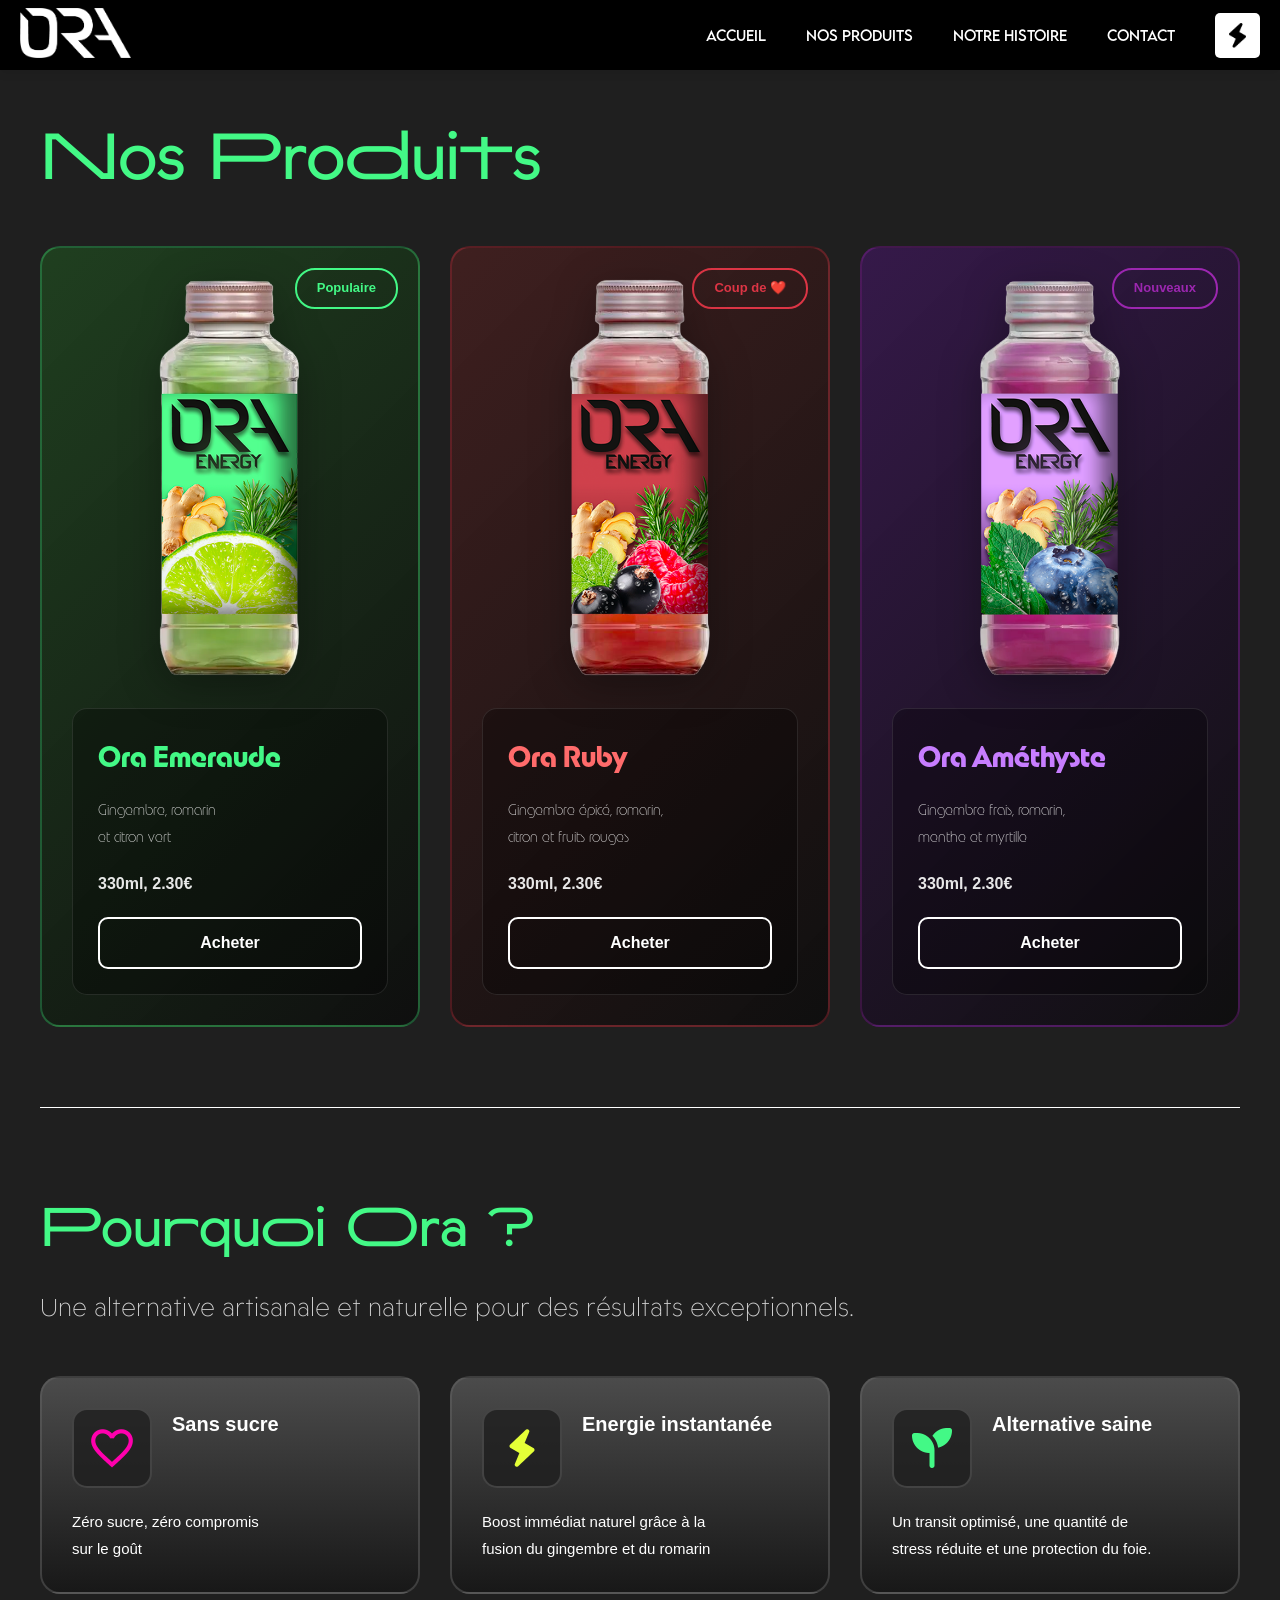
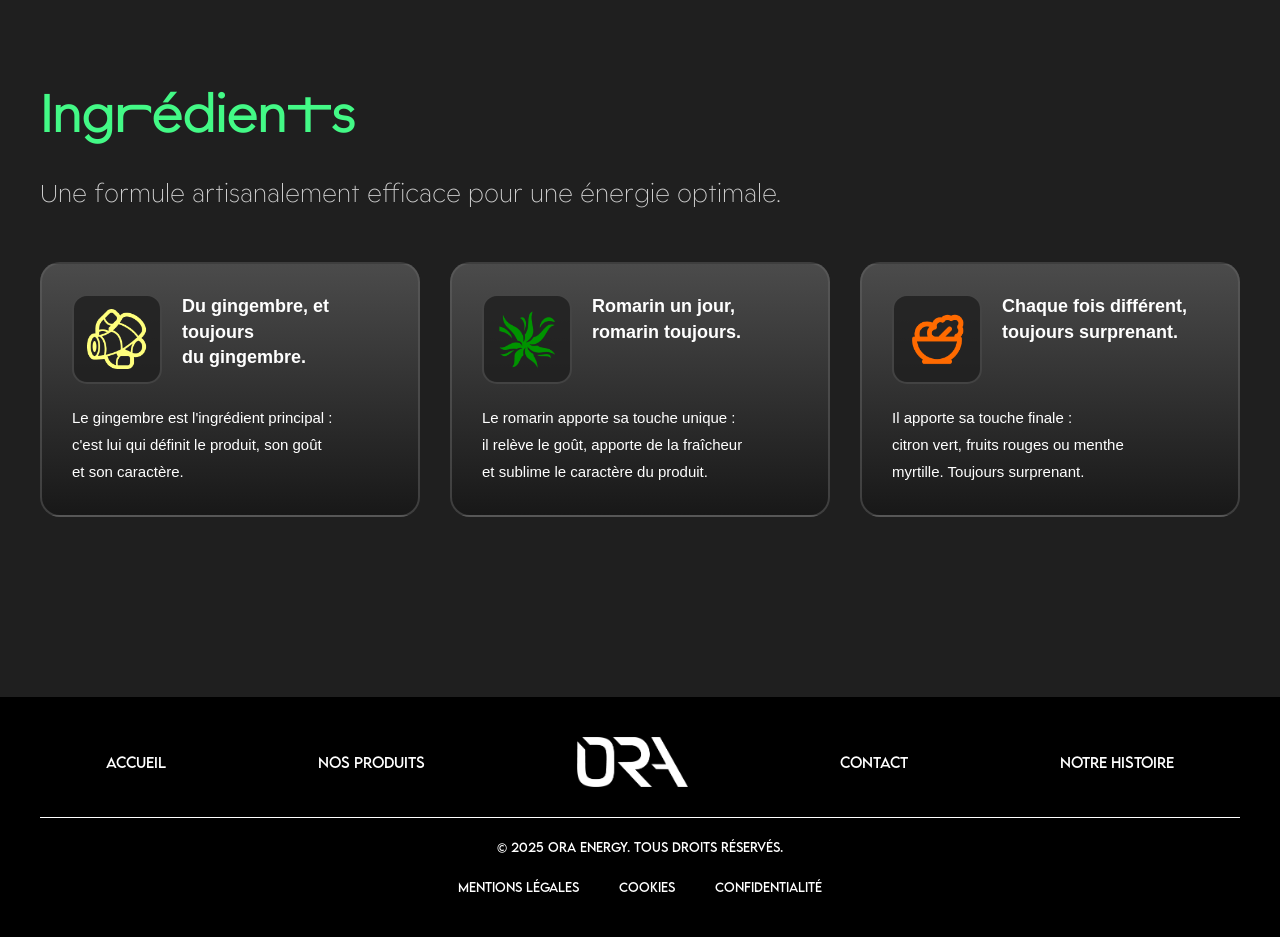
==== produits.html @ 1886937f "OraEnergy" ====
<!DOCTYPE html>
<html lang="fr">

<head>
    <meta charset="UTF-8">
    <meta name="viewport" content="width=device-width, initial-scale=1.0">
    <link rel="stylesheet" href="produits.css">
    <title>Ora Energy - Nos Produits</title>
</head>

<body>
    <div class="scroll-progress"></div>
    <header>
        <a href="index.html" ><img class="logoblanc" src="RESSOURCES/LOGO-blanc.png" alt="LOGO-blanc"></a>

        <input type="checkbox" id="menu-toggle">
        <label for="menu-toggle" class="burger">
            <span class="burger-line"></span>
            <span class="burger-line"></span>
            <span class="burger-line"></span>
        </label>

        <nav class="navbar">
            <ul class="navmenu">
                <li><a href="index.html" class="navlink">Accueil</a></li>
                <li><a href="produits.html" class="navlink">Nos Produits</a></li>
                <li><a href="histoire.html" class="navlink">Notre Histoire</a></li>
                <li><a href="contact.html" class="navlink">Contact</a></li>
            </ul>
            <div class="icon-box">
                <img src="RESSOURCES/flash.png" alt="icone">
            </div>
        </nav>
    </header>

    <!-- MAIN CONTENT -->
    <main>
        <h1 class="page-title">Nos Produits</h1>

        <div class="products-grid">
            <!-- PRODUIT 1 - ORA EMERAUDE -->
            <div class="product-card emeraude">
                <span class="product-badge badge-populaire">Populaire</span>

                <div class="product-image">
                    <img src="RESSOURCES/VERTE.png" alt="Ora Emeraude">
                </div>

                <div class="product-info">
                    <h2 class="product-name">Ora Emeraude</h2>
                    <p class="product-description">Gingembre, romarin<br>et citron vert</p>
                    <p class="product-price">330ml, 2.30€</p>
                    <button class="btn-acheter">Acheter</button>
                </div>
            </div>

            <!-- PRODUIT 2 - ORA RUBY -->
            <div class="product-card ruby">
                <span class="product-badge badge-coup-coeur">Coup de ❤️</span>

                <div class="product-image">
                    <img src="RESSOURCES/ROUGE.png" alt="Ora Ruby">
                </div>

                <div class="product-info">
                    <h2 class="product-name">Ora Ruby</h2>
                    <p class="product-description">Gingembre épicé, romarin,<br>citron et fruits rouges</p>
                    <p class="product-price">330ml, 2.30€</p>
                    <button class="btn-acheter">Acheter</button>
                </div>
            </div>

            <!-- PRODUIT 3 - ORA AMÉTHYSTE -->
            <div class="product-card amethyste">
                <span class="product-badge badge-nouveau">Nouveaux</span>

                <div class="product-image">
                    <img src="RESSOURCES/VIOLETTE.png" alt="Ora Améthyste">
                </div>

                <div class="product-info">
                    <h2 class="product-name">Ora Améthyste</h2>
                    <p class="product-description">Gingembre frais, romarin,<br>menthe et myrtille</p>
                    <p class="product-price">330ml, 2.30€</p>
                    <button class="btn-acheter">Acheter</button>
                </div>
            </div>
        </div>

        <!-- SÉPARATEUR -->
        <div class="section-divider"></div>

        <!-- SECTION POURQUOI ORA -->
        <section class="pourquoi-ora">
            <h2 class="section-title">Pourquoi Ora ?</h2>
            <p class="section-subtitle">Une alternative artisanale et naturelle pour des résultats exceptionnels.</p>

            <div class="features-grid">
                <div class="feature-card">
                    <div class="feature-header">
                        <div class="feature-icon">
                            <img src="RESSOURCES/coeur.png" alt="Sans sucre">
                        </div>
                        <h3 class="feature-title">Sans sucre</h3>
                    </div>
                    <p class="feature-description">Zéro sucre, zéro compromis<br>sur le goût</p>
                </div>

                <div class="feature-card">
                    <div class="feature-header">
                        <div class="feature-icon">
                            <img src="RESSOURCES/flashicon.png" alt="Energie instantanée">
                        </div>
                        <h3 class="feature-title">Energie instantanée</h3>
                    </div>
                    <p class="feature-description">Boost immédiat naturel grâce à la<br>fusion du gingembre et du
                        romarin</p>
                </div>

                <div class="feature-card">
                    <div class="feature-header">
                        <div class="feature-icon">
                            <img src="RESSOURCES/feuille.png" alt="Alternative saine">
                        </div>
                        <h3 class="feature-title">Alternative saine</h3>
                    </div>
                    <p class="feature-description">Un transit optimisé, une quantité de<br>stress réduite et une
                        protection du foie.</p>
                </div>
            </div>
        </section>

        <!-- SECTION INGRÉDIENTS -->
        <section class="ingredients-section">
            <h2 class="section-title">Ingrédients</h2>
            <p class="section-subtitle">Une formule artisanalement efficace pour une énergie optimale.</p>

            <div class="ingredients-grid">
                <div class="ingredient-card">
                    <div class="ingredient-header">
                        <div class="ingredient-icon">
                            <img src="RESSOURCES/ginger.png" alt="Gingembre">
                        </div>
                        <h3 class="ingredient-title">Du gingembre, et toujours<br>du gingembre.</h3>
                    </div>
                    <p class="ingredient-description">Le gingembre est l'ingrédient principal :<br>c'est lui qui définit
                        le produit, son goût<br>et son caractère.</p>
                </div>

                <div class="ingredient-card">
                    <div class="ingredient-header">
                        <div class="ingredient-icon">
                            <img src="RESSOURCES/herbe.png" alt="Romarin">
                        </div>
                        <h3 class="ingredient-title">Romarin un jour,<br>romarin toujours.</h3>
                    </div>
                    <p class="ingredient-description">Le romarin apporte sa touche unique :<br>il relève le goût,
                        apporte de la fraîcheur<br>et sublime le caractère du produit.</p>
                </div>

                <div class="ingredient-card">
                    <div class="ingredient-header">
                        <div class="ingredient-icon">
                            <img src="RESSOURCES/salad.png" alt="Saveurs">
                        </div>
                        <h3 class="ingredient-title">Chaque fois différent,<br>toujours surprenant.</h3>
                    </div>
                    <p class="ingredient-description">Il apporte sa touche finale :<br>citron vert, fruits rouges ou
                        menthe<br>myrtille. Toujours surprenant.</p>
                </div>
            </div>
        </section>
    </main>

    <!-- FOOTER -->
    <footer>
        <div class="footer-content">
            <nav class="footer-nav">
                <a href="index.html#accueilID" class="footer-link">ACCUEIL</a>
                <a href="produits.html" class="footer-link">NOS PRODUITS</a>
                <img src="RESSOURCES/LOGO-blanc.png" alt="ORA Energy" class="footer-logo">
                <a href="#contact" class="footer-link">CONTACT</a>
                <a href="index.html#histoire" class="footer-link">NOTRE HISTOIRE</a>
            </nav>

            <div class="footer-divider"></div>

            <div class="footer-bottom">
                <p class="footer-copyright">© 2025 ORA ENERGY. TOUS DROITS RÉSERVÉS.</p>

                <div class="footer-legal">
                    <a href="#mentions" class="footer-legal-link">MENTIONS LÉGALES</a>
                    <a href="#cookies" class="footer-legal-link">COOKIES</a>
                    <a href="#confidentialite" class="footer-legal-link">CONFIDENTIALITÉ</a>
                </div>
            </div>
        </div>
    </footer>
    <script async src="https://platform.twitter.com/widgets.js" charset="utf-8"></script>
    <script>
        // Scroll progress bar
        window.addEventListener('scroll', () => {
            const progressBar = document.querySelector('.scroll-progress');
            const windowHeight = document.documentElement.scrollHeight - window.innerHeight;
            const scrolled = (window.scrollY / windowHeight);
            progressBar.style.transform = `scaleX(${scrolled})`;
        });
    </script>
</body>

</html>
---- produits.css ----
/*===================
    PARAMETRE DE BASE
===================*/
html {
    font-size: 62.5%;
}

@font-face {
    font-family: "NewAstroMedium";
    src: url("FONTS/fonnts.com-New_Astro_Medium.otf");
}

@font-face {
    font-family: "Lemon";
    src: url("FONTS/LEMONMILK-Regular.otf");
}

@font-face {
    font-family: "NewAstroBold";
    src: url("FONTS/fonnts.com-New_Astro_Bold.otf");
}

@font-face {
    font-family: "NewAstroSoftLight";
    src: url("FONTS/fonnts.com-New_Astro_Soft_Light.otf");
}

@font-face {
    font-family: "Newastrolight";
    src: url(FONTS/fonnts.com-New_Astro_Light.otf);
}

@font-face {
    font-family: WidescreenTrialBold;
    src: url(FONTS/Widescreen_Trial_Bd.ttf);
}

@font-face {
    font-family: WidescreenTrial;
    src: url(FONTS/Widescreen_Trial_Th.ttf);
}
@font-face {
    font-family: wildscreenVFTrial;
    src: url(FONTS/WidescreenMixd_Trial_Lt.ttf);
}

* {
    box-sizing: border-box;
    margin: 0;
    padding: 0;
}

body {
    font-family: 'Segoe UI', Tahoma, Geneva, Verdana, sans-serif;
    line-height: 1.6;
    color: #fff;
    background-color: #1F1F1F;
}

/*===================
    HEADER
===================*/
header {
    background: #000000;
    position: fixed;
    width: 100%;
    top: 0%;
    height: 7rem;
    z-index: 1000;
    box-shadow: 0 2px 10px rgba(0, 0, 0, 0.1);
    font-family: Lemon;
    display: flex;
    align-items: center;
    justify-content: space-between;
    padding: 0 2rem;
    gap: 2rem;
}

.logoblanc {
    height: 5rem;
    width: auto;
    object-fit: contain;
    flex-shrink: 0;
}

.navbar {
    display: flex;
    align-items: center;
    gap: 4rem;
}

.navmenu {
    display: flex;
    flex-direction: row;
    list-style: none;
    gap: 4rem;
    padding: 0;
    margin: 0;
    background: transparent;
    position: static;
    height: auto;
    width: auto;
    box-shadow: none;
}

.navlink {
    display: block;
    text-decoration: none;
    color: white;
    font-size: 1.4rem;
    padding: 1rem 0;
    transition: all 0.3s ease;
    white-space: nowrap;
}

.navlink:hover {
    color: #43F986;
}

#menu-toggle {
    display: none;
}

.burger {
    display: none;
}

.burger-line {
    display: block;
    width: 100%;
    height: 0.3rem;
    background: white;
    transition: all 0.3s ease;
    border-radius: 2px;
}

.icon-box {
    width: 4.5rem;
    height: 4.5rem;
    background: white;
    display: flex;
    align-items: center;
    justify-content: center;
    border-radius: 0.5rem;
    cursor: pointer;
    transition: all 0.3s ease;
    flex-shrink: 0;
}

.icon-box:hover {
    transform: scale(1.05);
    box-shadow: 0 4px 8px rgba(255, 255, 255, 0.3);
}

.icon-box img {
    width: 2.5rem;
    height: 2.5rem;
    object-fit: contain;
}

/*===================
    MAIN CONTENT
===================*/
main {
    margin-top: 7rem;
    padding: 4rem 2rem;
    min-height: calc(100vh - 7rem);
}

.page-title {
    font-size: 6rem;
    color: #43F986;
    font-family: wildscreenVFTrial;
    margin-bottom: 4rem;
    max-width: 1400px;
    margin-left: auto;
    margin-right: auto;
    padding: 0 2rem;
}

/*===================
    PRODUITS GRID
===================*/
.products-grid {
    display: grid;
    grid-template-columns: repeat(auto-fit, minmax(350px, 1fr));
    gap: 3rem;
    max-width: 1400px;
    margin: 0 auto;
    padding: 0 2rem;
}

.product-card {
    background: linear-gradient(to bottom, rgba(255, 255, 255, 0.05), rgba(0, 0, 0, 0.3));
    border-radius: 20px;
    padding: 3rem;
    position: relative;
    transition: transform 0.3s ease, box-shadow 0.3s ease;
    border: 2px solid rgba(255, 255, 255, 0.1);
}

.product-card:hover {
    transform: translateY(-5px);
    box-shadow: 0 10px 30px rgba(67, 249, 134, 0.2);
}

/* Couleurs spécifiques pour chaque carte */
.product-card.emeraude {
    background: linear-gradient(135deg, rgba(34, 139, 34, 0.3), rgba(0, 0, 0, 0.5));
    border-color: rgba(67, 249, 134, 0.3);
}

.product-card.ruby {
    background: linear-gradient(135deg, rgba(139, 34, 34, 0.3), rgba(0, 0, 0, 0.5));
    border-color: rgba(220, 53, 69, 0.3);
}

.product-card.amethyste {
    background: linear-gradient(135deg, rgba(106, 13, 173, 0.3), rgba(0, 0, 0, 0.5));
    border-color: rgba(156, 39, 176, 0.3);
}

/* Badge en haut à droite */
.product-badge {
    position: absolute;
    top: 2rem;
    right: 2rem;
    padding: 0.8rem 2rem;
    border-radius: 20px;
    font-size: 1.3rem;
    font-weight: bold;
    border: 2px solid;
}

.badge-populaire {
    background: transparent;
    color: #43F986;
    border-color: #43F986;
}

.badge-coup-coeur {
    background: transparent;
    color: #dc3545;
    border-color: #dc3545;
}

.badge-nouveau {
    background: transparent;
    color: #9c27b0;
    border-color: #9c27b0;
}

/* Image du produit */
.product-image {
    width: 100%;
    height: 400px;
    display: flex;
    align-items: center;
    justify-content: center;
    margin-bottom: 3rem;
}

.product-image img {
    max-width: 80%;
    max-height: 100%;
    object-fit: contain;
    filter: drop-shadow(0 10px 20px rgba(0, 0, 0, 0.3));
}

/* Informations produit */
.product-info {
    background: rgba(0, 0, 0, 0.3);
    border-radius: 15px;
    padding: 2.5rem;
    border: 1px solid rgba(255, 255, 255, 0.1);
}

.product-name {
    font-size: 3rem;
    font-weight: bold;
    margin-bottom: 1.5rem;
    font-family: NewAstroBold;
}

.emeraude .product-name {
    color: #43F986;
}

.ruby .product-name {
    color: #ff6b6b;
}

.amethyste .product-name {
    color: #c77dff;
}

.product-description {
    font-size: 1.5rem;
    color: rgba(255, 255, 255, 0.8);
    margin-bottom: 2rem;
    line-height: 1.8;
    font-family: NewAstroSoftLight;
}

.product-price {
    font-size: 1.6rem;
    color: rgba(255, 255, 255, 0.9);
    margin-bottom: 2rem;
    font-weight: bold;
}

/* Bouton Acheter */
.btn-acheter {
    width: 100%;
    padding: 1.5rem;
    background: transparent;
    color: white;
    border: 2px solid white;
    border-radius: 10px;
    font-size: 1.6rem;
    cursor: pointer;
    transition: all 0.3s ease;
    font-weight: bold;
}

.btn-acheter:hover {
    transform: translateY(-2px);
    box-shadow: 0 5px 15px rgba(255, 255, 255, 0.3);
}

.emeraude .btn-acheter:hover {
    background: #43F986;
    color: #000;
    border-color: #43F986;
}

.ruby .btn-acheter:hover {
    background: #ff6b6b;
    color: #000;
    border-color: #ff6b6b;
}

.amethyste .btn-acheter:hover {
    background: #c77dff;
    color: #000;
    border-color: #c77dff;
}

/*===================
    SÉPARATEUR
===================*/
.section-divider {
    width: calc(100% - 4rem);
    height: 1px;
    background: white;
    margin: 8rem auto;
    max-width: 1400px;
    opacity: 1;
}

.hr-white {
    height: 1px;
    background: white;
    border: none;
    margin: 3.8rem auto;
    width: calc(100% - 4rem);
    max-width: 1400px;
}

/*===================
    POURQUOI ORA SECTION
===================*/
.pourquoi-ora {
    margin-top: 8rem;
    margin-bottom: 8rem;
}

.section-title {
    font-size: 5rem;
    color: #43F986;
    font-family: wildscreenVFTrial;
    margin-bottom: 2rem;
    max-width: 1400px;
    margin-left: auto;
    margin-right: auto;
    padding: 0 2rem;
}

.section-subtitle {
    font-size: 2.4rem;
    color: rgba(255, 255, 255, 0.8);
    margin-bottom: 5rem;
    font-family: WidescreenTrial;
    max-width: 1400px;
    margin-left: auto;
    margin-right: auto;
    padding: 0 2rem;
}

.features-grid {
    display: grid;
    grid-template-columns: repeat(auto-fit, minmax(320px, 1fr));
    gap: 3rem;
    max-width: 1400px;
    margin: 0 auto;
    padding: 0 2rem;
}

.feature-card {
    background: linear-gradient(to bottom, rgba(255, 255, 255, .2), rgba(0, 0, 0, .2));
    border-radius: 20px;
    padding: 3rem;
    border: 2px solid rgba(100, 100, 100, 0.5);
    transition: all 0.3s ease;
    position: relative;
    display: flex;
    flex-direction: column;
}

.feature-card:hover {
    transform: translateY(-5px);
    border-color: rgba(100, 100, 100, 0.8);
    box-shadow: 0 10px 30px rgba(0, 0, 0, 0.3);
}

.feature-header {
    display: flex;
    align-items: flex-start;
    gap: 2rem;
    margin-bottom: 2rem;
}

.feature-icon {
    width: 80px;
    height: 80px;
    background: rgba(30, 30, 30, 0.8);
    border: 2px solid rgba(100, 100, 100, 0.5);
    border-radius: 15px;
    display: flex;
    align-items: center;
    justify-content: center;
    flex-shrink: 0;
}

.feature-icon img {
    width: 50px;
    height: 50px;
    object-fit: contain;
}

.feature-title {
    font-size: 2rem;
    color: white;
    margin: 0;
    font-weight: bold;
    flex: 1;
}

.feature-description {
    font-size: 1.5rem;
    color: white;
    line-height: 1.8;
    margin: 0;
}

/*===================
    INGRÉDIENTS SECTION
===================*/
.ingredients-section {
    margin-top: 8rem;
    margin-bottom: 8rem;
}

.ingredients-grid {
    display: grid;
    grid-template-columns: repeat(auto-fit, minmax(320px, 1fr));
    gap: 3rem;
    max-width: 1400px;
    margin: 0 auto;
    padding: 0 2rem;
}

.ingredient-card {
    background: linear-gradient(to bottom, rgba(255, 255, 255, .2), rgba(0, 0, 0, .2));
    border-radius: 20px;
    padding: 3rem;
    border: 2px solid rgba(100, 100, 100, 0.5);
    transition: all 0.3s ease;
    display: flex;
    flex-direction: column;
}

.ingredient-card:hover {
    transform: translateY(-5px);
    border-color: rgba(100, 100, 100, 0.8);
    box-shadow: 0 10px 30px rgba(0, 0, 0, 0.3);
}

.ingredient-header {
    display: flex;
    align-items: flex-start;
    gap: 2rem;
    margin-bottom: 2rem;
}

.ingredient-icon {
    width: 90px;
    height: 90px;
    background: rgba(30, 30, 30, 0.8);
    border: 2px solid rgba(100, 100, 100, 0.5);
    border-radius: 15px;
    display: flex;
    align-items: center;
    justify-content: center;
    flex-shrink: 0;
}

.ingredient-icon img {
    width: 60px;
    height: 60px;
    object-fit: contain;
}

.ingredient-title {
    font-size: 1.8rem;
    color: white;
    margin: 0;
    font-weight: bold;
    line-height: 1.4;
    flex: 1;
}

.ingredient-description {
    font-size: 1.5rem;
    color: white;
    line-height: 1.8;
    margin: 0;
}

/*===================
    FOOTER
===================*/
footer {
    background: #000000;
    color: white;
    padding: 4rem 2rem 2rem;
    font-family: Lemon;
    margin-top: 6rem;
}

.footer-content {
    max-width: 1200px;
    margin: 0 auto;
}

.footer-nav {
    display: flex;
    justify-content: space-around;
    align-items: center;
    margin-bottom: 3rem;
    flex-wrap: wrap;
    gap: 2rem;
}

.footer-link {
    color: white;
    text-decoration: none;
    font-size: 1.4rem;
    transition: color 0.3s ease;
}

.footer-link:hover {
    color: #43F986;
}

.footer-logo {
    height: 5rem;
    width: auto;
}

.footer-divider {
    height: 1px;
    background: white;
    margin: 2rem 0;
}

.footer-bottom {
    text-align: center;
    margin-bottom: 2rem;
}

.footer-copyright {
    font-size: 1.2rem;
    margin-bottom: 2rem;
}

.footer-legal {
    display: flex;
    justify-content: center;
    gap: 4rem;
    flex-wrap: wrap;
}

.footer-legal-link {
    color: white;
    text-decoration: none;
    font-size: 1.2rem;
    transition: color 0.3s ease;
}

.footer-legal-link:hover {
    color: #43F986;
}

/*===================
    RESPONSIVE
===================*/
@media (max-width: 1023px) {
    header {
        justify-content: space-between;
    }

    .navbar {
        position: fixed;
        top: 7rem;
        left: -100%;
        width: 100%;
        height: calc(100vh - 7rem);
        background: #000000;
        justify-content: flex-start;
        transition: left 0.3s ease;
        z-index: 999;
    }

    #menu-toggle:checked ~ .navbar {
        left: 0;
    }

    .navmenu {
        flex-direction: column;
        width: 100%;
        gap: 0;
        padding: 2rem 0;
    }

    .navlink {
        padding: 1.5rem 2rem;
        font-size: 1.2rem;
    }

    .burger {
        display: flex;
        flex-direction: column;
        justify-content: space-around;
        width: 3rem;
        height: 2.5rem;
        cursor: pointer;
        z-index: 1001;
    }

    #menu-toggle:checked ~ .burger .burger-line:nth-child(1) {
        transform: rotate(45deg) translateY(1.21rem);
    }

    #menu-toggle:checked ~ .burger .burger-line:nth-child(2) {
        opacity: 0;
    }

    #menu-toggle:checked ~ .burger .burger-line:nth-child(3) {
        transform: rotate(-45deg) translateY(-1.21rem);
    }
}

@media (min-width: 768px) {
    .products-grid {
        grid-template-columns: repeat(auto-fit, minmax(380px, 1fr));
    }
}

@media (min-width: 1024px) {
    .products-grid {
        grid-template-columns: repeat(3, 1fr);
    }
}

@media (max-width: 767px) {
    .page-title {
        font-size: 4rem;
    }

    .products-grid {
        grid-template-columns: 1fr;
    }
}

/*===================
    ANIMATION
===================*/
.scroll-progress {
    position: fixed;
    top: 0;
    left: 0;
    width: 100%;
    height: 4px;
    background: #43F986;
    transform-origin: left;
    transform: scaleX(0);
    z-index: 9999;
    transition: transform 0.1s ease;
}
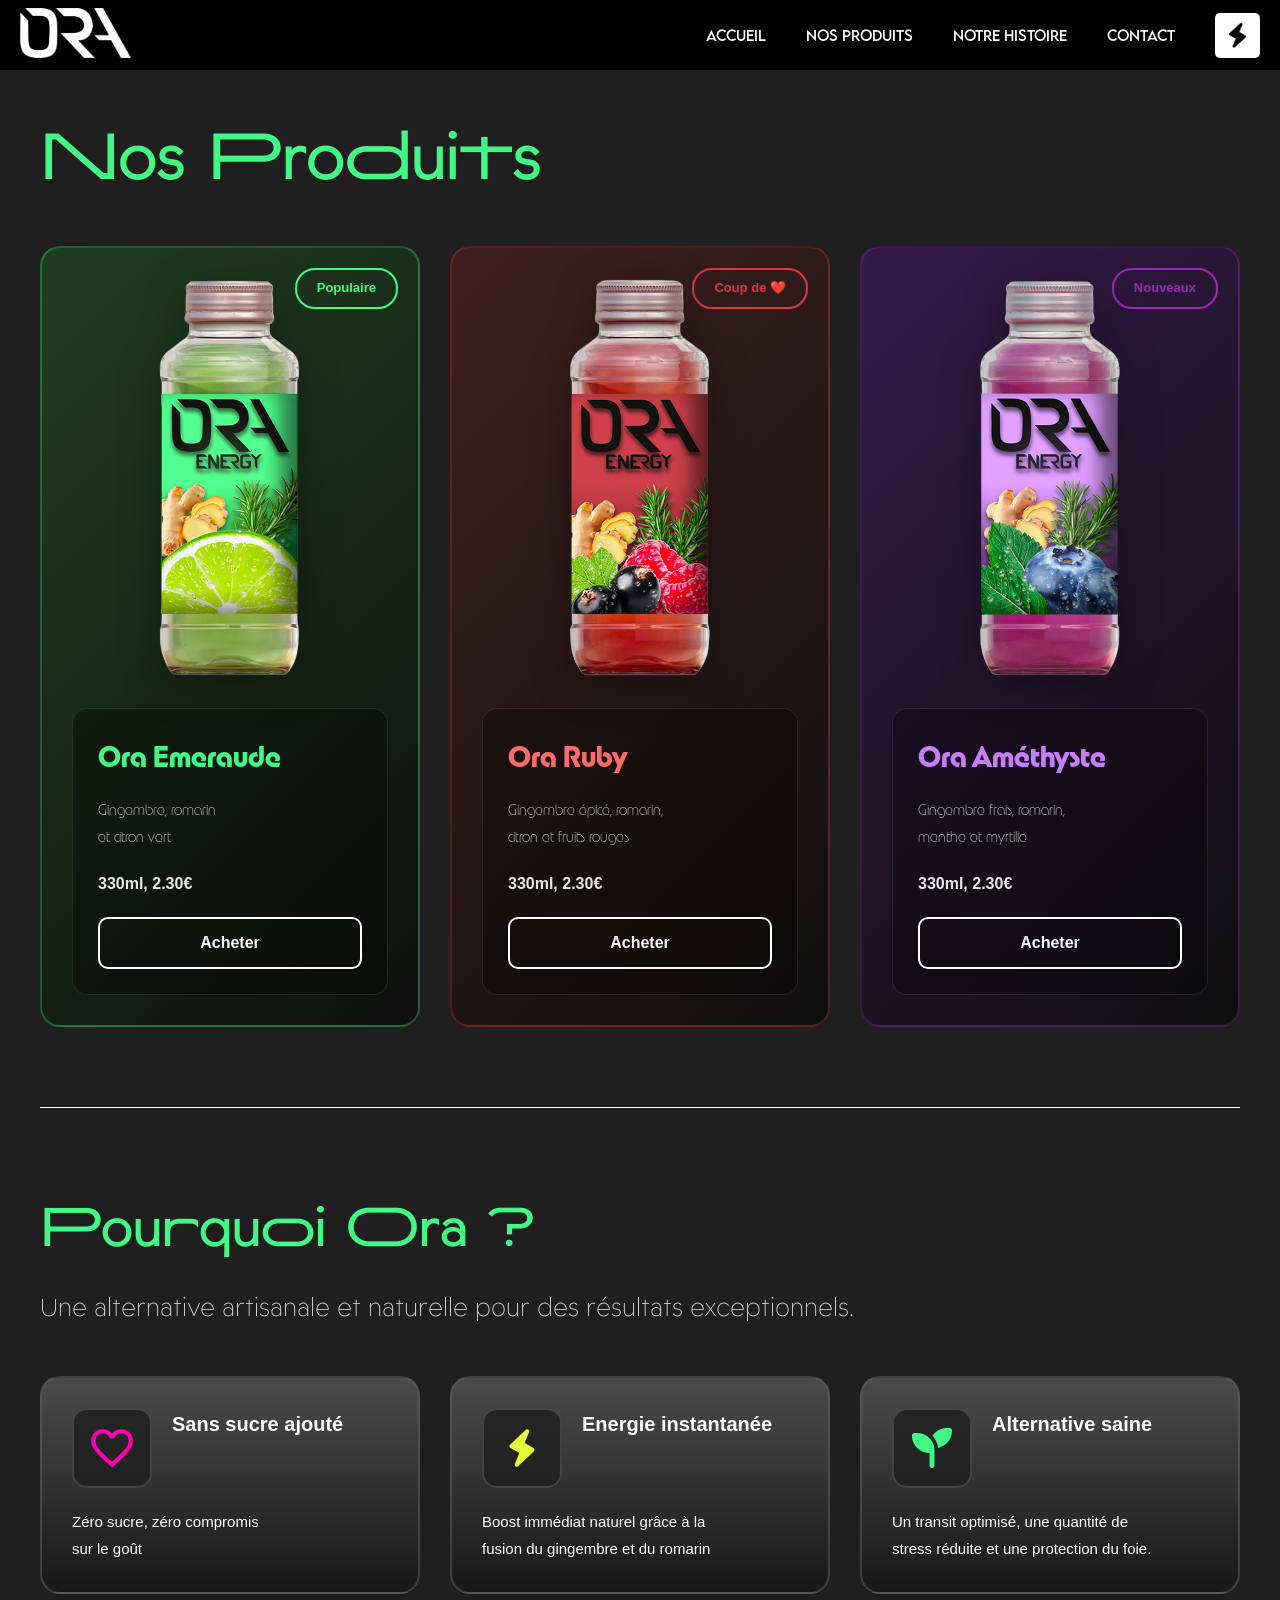
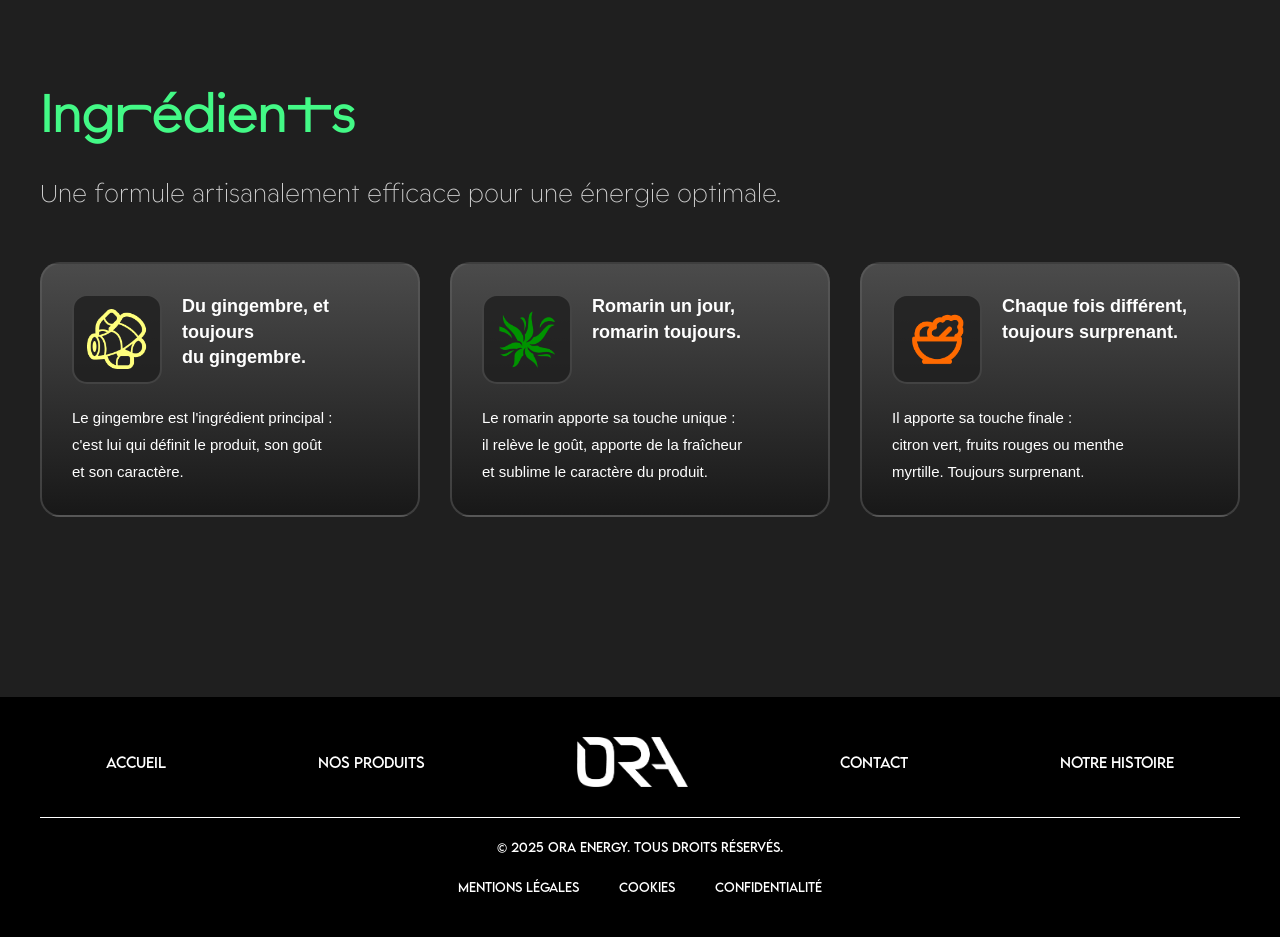
==== commit 334c3d64: "Update produits.html" ====
--- a/produits.html
+++ b/produits.html
@@ -101,7 +101,7 @@
                         <div class="feature-icon">
                             <img src="RESSOURCES/coeur.png" alt="Sans sucre">
                         </div>
-                        <h3 class="feature-title">Sans sucre</h3>
+                        <h3 class="feature-title">Sans sucre ajouté</h3>
                     </div>
                     <p class="feature-description">Zéro sucre, zéro compromis<br>sur le goût</p>
                 </div>
@@ -208,4 +208,4 @@
     </script>
 </body>
 
-</html>+</html>
--- a/produits.css
+++ b/produits.css
@@ -199,9 +199,17 @@
     border: 2px solid rgba(255, 255, 255, 0.1);
 }
 
-.product-card:hover {
+.product-card.ruby:hover {
+    transform: translateY(-5px);
+    box-shadow: 0 10px 30px  rgba(220, 53, 69, 0.3);
+}
+.product-card.emeraude:hover {
     transform: translateY(-5px);
     box-shadow: 0 10px 30px rgba(67, 249, 134, 0.2);
+}
+.product-card.amethyste:hover {
+    transform: translateY(-5px);
+    box-shadow: 0 10px 30px rgba(156, 39, 176, 0.3);
 }
 
 /* Couleurs spécifiques pour chaque carte */
@@ -707,4 +715,4 @@
     transform: scaleX(0);
     z-index: 9999;
     transition: transform 0.1s ease;
-}+}
